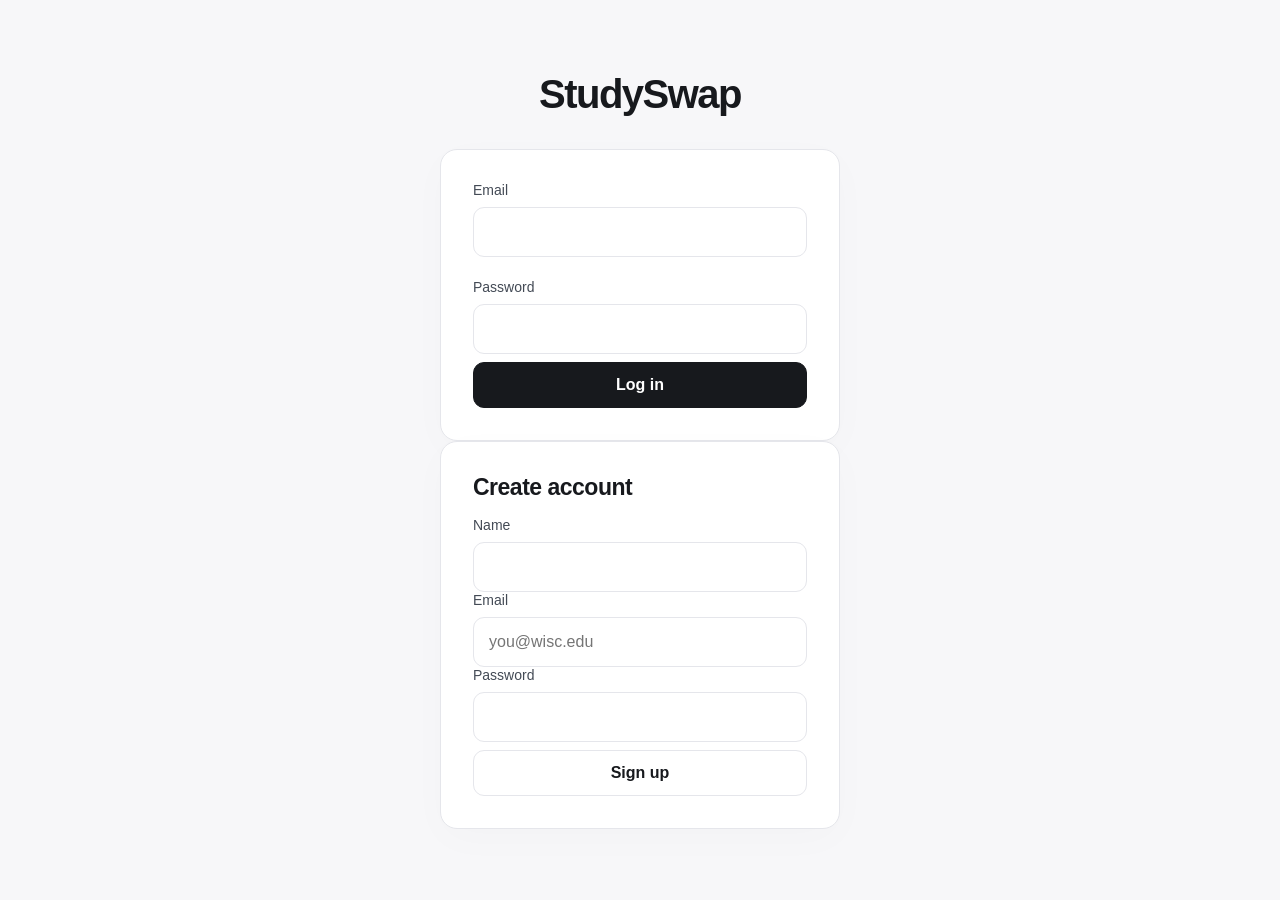
==== index.html @ 597ae41f "Splitted the Application Components into multiple files and added resource editing interface" ====
<!doctype html>
<html lang="en">
<head>
<meta charset="utf-8">
<meta name="viewport" content="width=device-width,initial-scale=1">
<title>StudySwap — UW–Madison study resources</title>
<meta name="description" content="Share your notes and discover course resources with StudySwap.">
<link rel="icon" href="data:image/svg+xml,%3Csvg xmlns='http://www.w3.org/2000/svg' viewBox='0 0 32 32'%3E%3Crect width='32' height='32' rx='8' fill='%23c90010'/%3E%3Ctext x='9' y='23' font-family='Arial' font-weight='bold' font-size='22' fill='white'%3ES%3C/text%3E%3C/svg%3E">
<link rel="stylesheet" href="style.css">
</head>
<body>
<div id="app">
</div>
<div id="toast" role="status">
</div>
<dialog id="dialog">
<div id="dialog-body">
</div>
<button class="btn" onclick="document.querySelector('dialog').close()">Close</button>
</dialog>
<script src="app.js" defer>
</script>
</body>
</html>
---- style.css ----
:root{font-family:Arial,Helvetica,sans-serif;color:#17191d;background:#f7f7f9;font-size:16px;--muted:#78808e;--line:#e5e6eb;--red:#c90010}
*{box-sizing:border-box}
body{margin:0}
button,input,select,textarea{font:inherit}
button,a,input,select,textarea{outline-offset:4px}
button,a{cursor:pointer}
button{color:inherit}
a{text-decoration:none;color:inherit}
h1{font-size:32px;letter-spacing:-1px;margin:0 0 10px}
h2{font-size:23px;letter-spacing:-.5px;margin:0 0 16px}
h3{font-size:18px;margin:0 0 6px}
p{color:#657080;line-height:1.6;margin:0 0 18px}
small,.muted{color:var(--muted);font-size:14px}
.brand{display:flex;align-items:center;gap:10px;font-size:23px;font-weight:700;white-space:nowrap}
.mark{display:inline-grid;place-items:center;background:var(--red);color:white;border-radius:8px;width:32px;height:32px;font-size:18px}
.header{height:78px;background:white;border-bottom:1px solid var(--line);display:flex;align-items:center;padding:0 3%;gap:36px}
.nav{display:flex;align-self:stretch;gap:30px}
.nav a{display:flex;align-items:center;border-bottom:3px solid transparent;color:#626975}
.nav a.active{border-color:#17191d;color:#17191d}
.account{margin-left:auto;display:flex;gap:16px;align-items:center}
.points{border:1px solid var(--line);background:#f7f7f9;border-radius:24px;padding:9px 15px;font-weight:600;white-space:nowrap}
.points:before{content:'●';color:#e9a500;margin-right:7px}
.avatar{border:0;background:#dcdfe5;border-radius:50%;width:38px;height:38px;color:#68717d}
.demo{font-size:12px;color:#858b95;padding:7px 3%;border-bottom:1px solid var(--line);background:#fafafa;display:flex;justify-content:space-between}
.demo a{text-decoration:underline}
.main{padding:36px 3%;max-width:1800px;margin:auto}
.narrow{max-width:1120px}
.grid{display:grid;gap:26px}
.home{grid-template-columns:minmax(0,3fr) minmax(260px,1fr)}
.detail{grid-template-columns:minmax(250px,1fr) minmax(0,2.35fr)}
.upload{grid-template-columns:minmax(0,2.2fr) minmax(300px,1fr)}
.preview-grid{grid-template-columns:minmax(0,2.5fr) minmax(290px,1fr)}
.panel{border:1px solid var(--line);border-radius:17px;background:white;padding:28px}
.stack>*+*{margin-top:20px}
.row{display:flex;align-items:center;gap:16px}
.between{justify-content:space-between}
.wrap{flex-wrap:wrap}
.grow{flex:1;min-width:0}
.section{margin-top:30px}
.section-title{display:flex;justify-content:space-between;align-items:center;margin-bottom:14px}
.section-title h2{margin:0;font-size:20px}
.btn{border:1px solid var(--line);border-radius:11px;background:white;padding:13px 20px;font-weight:600;display:inline-flex;justify-content:center;align-items:center;gap:8px}
.btn.dark{background:#17191d;color:white;border-color:#17191d}
.btn.red{background:var(--red);color:white;border-color:var(--red)}
.btn.full{width:100%}
.btn:disabled{opacity:.45;cursor:not-allowed}
.btn:hover{filter:brightness(.96)}
.link{background:none;border:0;color:#7e8794;padding:0}
.tags{display:flex;gap:9px;flex-wrap:wrap}
.tag,.chip{font-size:14px;border:1px solid var(--line);border-radius:6px;background:#f7f7f9;padding:6px 10px;color:#586575}
.chip.active{color:white;background:#17191d;border-color:#17191d}
.green{color:#219658;background:#e9f6ee;border-color:#cde9d9}
.amber{color:#b77200;background:#fff5e5;border-color:#f2d7a7}
.blue{color:#3565df;background:#edf2ff;border-color:#cfdbff}
.redtext{color:var(--red)}
.search{display:flex;align-items:center;gap:14px;background:white;border:1px solid var(--line);border-radius:14px;padding:13px 17px;margin:26px 0}
.search input{border:0;padding:6px 0;min-width:0;flex:1;background:none;outline:none}
.search span{color:#939ba7;font-size:25px}
.courses-mini{display:grid;grid-template-columns:repeat(3,1fr);gap:16px}
.course-mini{padding:20px}
.course-mini:hover,.resource:hover{border-color:#b8bec8;background:#fdfdfd}
.course-mini h3{margin:8px 0 14px}
.list{padding:0;overflow:hidden}
.resource{display:flex;align-items:center;gap:18px;padding:18px 24px;border-bottom:1px solid var(--line)}
.resource:last-child{border-bottom:0}
.pdf{height:56px;width:46px;flex-shrink:0;border:1px solid var(--line);border-radius:7px;background:#f7f7f9;display:flex;align-items:flex-end;justify-content:center;padding-bottom:9px;color:#d50011;font-weight:700;font-size:11px}
.resource h3{font-size:17px}
.metric{font-size:48px;font-weight:700;letter-spacing:-2px;margin:6px 0 20px}
.progress{height:7px;background:#ebedf1;border-radius:9px;margin:15px 0 10px;overflow:hidden}
.progress i{display:block;width:60%;height:100%;background:#17191d;border-radius:9px}
.rec{display:flex;gap:14px;margin-top:20px}
.rec h3{font-size:16px}
.tabs{display:inline-flex;background:#ebedf1;border-radius:12px;padding:4px;gap:2px}
.tabs button{border:0;background:none;border-radius:9px;padding:12px 19px;color:#626c7b}
.tabs button.active{background:white;box-shadow:0 2px 4px #00000009;color:#17191d}
.result{display:flex;align-items:center;gap:30px;margin-top:14px}
.score{width:64px;text-align:center;flex-shrink:0}
.score strong{font-size:30px;display:block}
.meta{display:flex;justify-content:space-between;padding:15px 0;border-top:1px solid var(--line);gap:20px}
.meta span{color:var(--muted)}
.breadcrumb{font-size:14px;color:#8b93a0;margin:4px 0 28px}
.page-heading{margin-bottom:28px}
.page-heading h1{font-size:38px}
.form-grid{display:grid;grid-template-columns:1fr 1fr;gap:22px}
label{display:block;color:#626b78;font-size:14px}
label input,label select,label textarea{margin-top:8px}
input:not([type=checkbox]),select,textarea{width:100%;border:1px solid var(--line);border-radius:11px;background:white;padding:15px;color:#17191d}
input[type=checkbox]{accent-color:#17191d;width:18px;height:18px}
.field{margin-top:22px}
.dropzone{border:1px dashed #c9ced6;background:#fafafb;border-radius:14px;padding:24px;margin-top:8px}
.check{display:flex;align-items:center;gap:8px;margin:22px 0}
.review-item{padding:20px 0;border-top:1px solid var(--line);display:flex;gap:14px}
.review-item p{font-size:14px;margin:5px 0}
.paper-preview{background:#eceef2;border-radius:18px;padding:32px;min-height:680px;display:flex;flex-direction:column}
.papers{display:flex;gap:26px;flex:1;overflow:hidden}
.paper{background:white;border-radius:8px;padding:34px;flex:1;min-width:0;box-shadow:0 1px 4px #00000005}
.paper h3{margin:24px 0 12px;font-size:15px}
.paper h2{font-size:21px}
.paper p{font-size:14px}
.paper.obscured{filter:blur(6px);opacity:.35;user-select:none}
.preview-caption{text-align:center;margin:30px 0 0}
.library-grid{display:grid;grid-template-columns:repeat(4,1fr);gap:20px;margin-top:28px}
.library-card{padding:0;overflow:hidden}
.library-art{height:145px;background:#eceef2;display:grid;place-items:center}
.library-art .pdf{width:65px;height:80px;background:white}
.library-content{padding:20px}
.library-content h3{margin:8px 0 22px}
.stats{display:flex;gap:28px}
.stats strong{display:block;font-size:26px}
.admin-grid{grid-template-columns:minmax(280px,1fr) minmax(0,1.6fr)}
.queue-item{width:100%;text-align:left;background:white;border:0;border-bottom:1px solid var(--line);padding:20px;display:flex;justify-content:space-between;gap:10px}
.queue-item.selected{border-left:3px solid #17191d;background:#fafafa}
.status-grid{display:grid;grid-template-columns:repeat(3,1fr);gap:14px;margin:26px 0}
.status-grid>div{border-radius:14px;padding:20px}
.status-grid strong{display:block;font-size:26px;margin-top:8px}
.chat-layout{display:grid;grid-template-columns:310px 1fr;min-height:calc(100vh - 108px)}
.chat-sidebar{background:white;border-right:1px solid var(--line);padding:28px}
.chat-sidebar label{padding:15px;border:1px solid var(--line);border-radius:12px;display:flex;align-items:center;gap:10px;margin:10px 0}
.chat-sidebar button{display:block;text-align:left;margin:10px 0;padding:12px;border:0;background:#f7f7f9;border-radius:8px;width:100%}
.chat-main{padding:34px 6%;display:flex;flex-direction:column;min-width:0}
.messages{flex:1}
.bubble{background:#17191d;color:white;padding:16px 20px;border-radius:18px 18px 0 18px;margin:0 0 28px auto;width:fit-content;max-width:85%}
.answer{display:flex;gap:15px;line-height:1.75;margin-bottom:28px}
.answer .mark{flex-shrink:0}
.chat-input{margin-top:35px}
.chat-input .search{margin:12px 0}
.auth{display:grid;grid-template-columns:43% 57%;min-height:100vh}
.auth-brand{background:#17191d;color:white;padding:6% 9%;display:flex;flex-direction:column}
.auth-copy{margin-top:auto;padding-top:180px}
.auth-copy h1{font-size:44px;line-height:1.15;letter-spacing:-1.5px}
.auth-copy p{color:#a8b0bb;font-size:18px;margin:25px 0 48px}
.auth-stats{display:flex;gap:30px}
.auth-stats strong{display:block;font-size:30px}
.auth-stats small{color:#bbc1cb}
.auth-form{display:flex;align-items:center;justify-content:center;padding:50px}
.auth-inner{width:100%;max-width:460px}
.auth-inner h1{margin:38px 0 12px}
.auth-inner .btn{padding:17px}
.or{display:flex;align-items:center;gap:15px;color:#959da8;font-size:14px;margin:25px 0}
.or:before,.or:after{content:'';height:1px;background:var(--line);flex:1}
.auth-note{font-size:13px;text-align:center;margin:20px 0 0}
.empty{padding:45px;text-align:center;color:#79818d}
#toast{position:fixed;bottom:28px;left:50%;transform:translateX(-50%);background:#17191d;color:white;border-radius:12px;padding:15px 22px;box-shadow:0 8px 30px #0002;display:none;z-index:30;max-width:90%}
dialog{border:1px solid var(--line);border-radius:18px;padding:28px;max-width:550px;width:90%}
dialog::backdrop{background:#17191d70}
dialog .btn{margin-top:20px}
.sr-only{position:absolute;width:1px;height:1px;overflow:hidden;clip:rect(0,0,0,0)}
@media(min-width:1600px){.main{padding-top:44px}
.resource{padding:22px 24px}
.header{height:80px}
}
@media(max-width:1100px){.header{gap:24px}
.nav{gap:20px}
.home,.upload,.preview-grid{grid-template-columns:2fr 1fr}
.library-grid{grid-template-columns:repeat(3,1fr)}
.resource .tags{display:none}
.auth-copy h1{font-size:36px}
.paper.obscured{display:none}
}
@media(max-width:800px){.header{height:auto;min-height:70px;flex-wrap:wrap;padding-top:16px;gap:10px 20px}
.nav{order:3;width:100%;overflow:auto;gap:24px}
.nav a{padding:16px 0;white-space:nowrap}
.account{gap:8px}
.brand{font-size:20px}
.main{padding:25px 20px}
.home,.detail,.upload,.preview-grid,.admin-grid{grid-template-columns:1fr}
.courses-mini{grid-template-columns:1fr}
.library-grid{grid-template-columns:repeat(2,1fr)}
.page-heading{align-items:flex-start;gap:20px;flex-wrap:wrap}
.page-heading h1{font-size:30px}
.chat-layout{grid-template-columns:1fr}
.chat-sidebar{border-bottom:1px solid var(--line)}
.chat-sidebar .recent{display:none}
.chat-main{padding:25px 20px;min-height:600px}
.auth{grid-template-columns:1fr}
.auth-brand{padding:28px}
.auth-copy{padding-top:45px}
.auth-copy h1{font-size:32px}
.auth-copy p{margin:18px 0}
.auth-stats{display:none}
.auth-form{padding:35px 25px}
.auth-inner h1{margin-top:28px}
.status-grid{gap:7px}
.status-grid>div{padding:15px}
.result{gap:15px;padding:20px}
.result .score{width:45px}
.result .btn{padding:10px}
.demo{gap:12px}
.paper-preview{min-height:500px;padding:20px}
.paper{padding:24px}
.resource{padding:18px 16px}
.form-grid{grid-template-columns:1fr}
.section-title{gap:15px;flex-wrap:wrap}
}
@media(max-width:480px){.library-grid{grid-template-columns:1fr}
.stats{gap:20px}
.result{flex-wrap:wrap}
.result .grow{min-width:180px}
.panel{padding:22px}
.panel.list{padding:0}
.library-card{padding:0}
.auth-copy p{font-size:16px}
.row.wrap{gap:10px}
}


.login-screen{min-height:100dvh;display:grid;place-items:center;padding:32px 20px}

.login-box{width:100%;max-width:400px}
.login-box>h1{text-align:center;font-size:40px;letter-spacing:-1.5px;margin:0 0 32px}

.login-box form{padding:32px}
.login-box input{margin-top:9px}
.login-box label{color:#434a55}
.login-box button{margin-top:8px}

.error{color:#b00020;font-size:14px;margin:16px 0;white-space:pre-wrap}
.error:empty{display:none}

.course-result h3{margin:0;line-height:1.5}
.course-result:hover{border-color:#aab0ba}
.course-result:focus-visible{outline:2px solid #17191d}

.courses-mini h3{margin-bottom:0}
.resource h3{overflow-wrap:anywhere}
.login-box .panel{box-shadow:0 10px 40px #17191d05}

@media(max-width:480px){.login-box>h1{font-size:36px}
.login-box form{padding:26px}
.resource{flex-wrap:wrap}
}

.course-summary{font-size:14px;line-height:1.6;margin:8px 0 0;color:#6a7280}
.course-mini h3{margin-top:0}
.demo{padding:9px 3%}
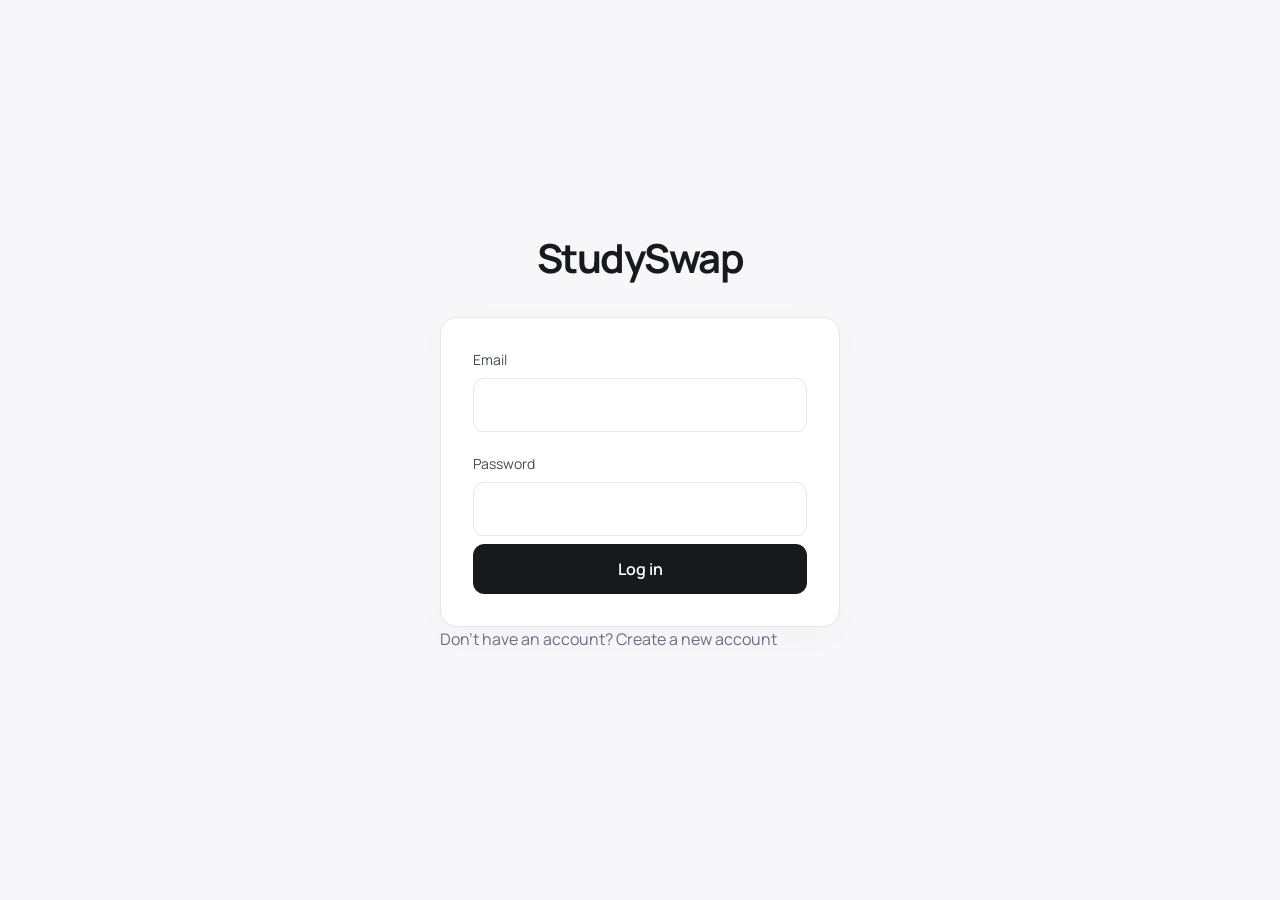
==== commit e82d419f: "Improve home UI and update course pages" ====
--- a/index.html
+++ b/index.html
@@ -1,6 +1,10 @@
 <!doctype html>
 <html lang="en">
 <head>
+<link rel="preconnect" href="https://fonts.googleapis.com">
+<link rel="preconnect" href="https://fonts.gstatic.com" crossorigin>
+<link href="https://fonts.googleapis.com/css2?family=Manrope:wght@400;500;600;700;800&display=swap" rel="stylesheet">
+<link href="https://fonts.googleapis.com/css2?family=Bebas+Neue&display=swap" rel="stylesheet">
 <meta charset="utf-8">
 <meta name="viewport" content="width=device-width,initial-scale=1">
 <title>StudySwap — UW–Madison study resources</title>
--- a/style.css
+++ b/style.css
@@ -1,6 +1,6 @@
-:root{font-family:Arial,Helvetica,sans-serif;color:#17191d;background:#f7f7f9;font-size:16px;--muted:#78808e;--line:#e5e6eb;--red:#c90010}
+:root{color:#17191d;background:#f7f7f9;font-size:16px;--muted:#78808e;--line:#e5e6eb;--red:#c90010}
 *{box-sizing:border-box}
-body{margin:0}
+body{margin:0;font-family: "Manrope", sans-serif;}
 button,input,select,textarea{font:inherit}
 button,a,input,select,textarea{outline-offset:4px}
 button,a{cursor:pointer}
@@ -13,10 +13,10 @@
 small,.muted{color:var(--muted);font-size:14px}
 .brand{display:flex;align-items:center;gap:10px;font-size:23px;font-weight:700;white-space:nowrap}
 .mark{display:inline-grid;place-items:center;background:var(--red);color:white;border-radius:8px;width:32px;height:32px;font-size:18px}
-.header{height:78px;background:white;border-bottom:1px solid var(--line);display:flex;align-items:center;padding:0 3%;gap:36px}
+.header{height:64px;background:white;border-bottom:1px solid var(--line);display:flex;align-items:center;padding:0 3%;gap:36px}
 .nav{display:flex;align-self:stretch;gap:30px}
-.nav a{display:flex;align-items:center;border-bottom:3px solid transparent;color:#626975}
-.nav a.active{border-color:#17191d;color:#17191d}
+.nav a{display:flex;align-items:center;border-bottom:2px solid transparent;color:#626975}
+.nav a.active{border-color:#e33b43;color:#17191d;font-weight:600}
 .account{margin-left:auto;display:flex;gap:16px;align-items:center}
 .points{border:1px solid var(--line);background:#f7f7f9;border-radius:24px;padding:9px 15px;font-weight:600;white-space:nowrap}
 .points:before{content:'●';color:#e9a500;margin-right:7px}
@@ -235,3 +235,413 @@
 .demo{padding:9px 3%}
 
 
+
+
+
+
+/* ===== Home Redesign ===== */
+
+.home-page {
+  max-width: 1180px;
+  margin: 0 auto;
+  padding: 36px 28px 60px;
+}
+
+.home-hero {
+  display: grid;
+  grid-template-columns: 1.2fr 0.8fr;
+  gap: 40px;
+  align-items: center;
+  padding: 48px;
+  border-radius: 28px;
+  background: linear-gradient(135deg, #fff7f4, #fffdfb);
+  border: 1px solid #f0e2df;
+  margin-bottom: 28px;
+}
+
+.eyebrow {
+  margin: 0 0 12px;
+  font-size: 13px;
+  font-weight: 700;
+  letter-spacing: 0.08em;
+  color: #c83c3c;
+}
+
+.home-hero h1 {
+  margin: 0;
+  font-size: clamp(42px, 5vw, 64px);
+  line-height: 1.05;
+  letter-spacing: -0.03em;
+}
+
+.home-hero h1 span {
+  color: #d93f45;
+}
+
+.home-intro {
+  max-width: 610px;
+  margin: 22px 0 0;
+
+  font-size: 17px;
+  line-height: 1.7;
+  font-weight: 500;
+  color: #657080;
+
+  word-break: keep-all;
+  line-break: strict;
+}
+
+.home-actions {
+  display: flex;
+  gap: 14px;
+  flex-wrap: wrap;
+  margin-top: 28px;
+}
+
+.home-primary,
+.home-secondary {
+  padding: 14px 22px;
+  border-radius: 12px;
+  text-decoration: none;
+  font-weight: 700;
+}
+
+.home-secondary {
+  background: white;
+  color: #17191d;
+  border: 1px solid #d9dde5;
+}
+
+.home-hero-art {
+  position: relative;
+  display: flex;
+  align-items: center;
+  justify-content: center;
+  min-height: 220px;
+  transform: translate(20px, 30px);
+}
+
+.book-stack {
+  position: relative;
+  display: flex;
+  flex-direction: column;
+  gap: 0;
+  z-index: 2;
+  transform: rotate(-2deg);
+}
+
+/* 책 본체 */
+.book {
+  position: relative;
+  width: 190px;
+  height: 54px;
+
+  display: flex;
+  align-items: center;
+  justify-content: center;
+
+  padding-left: 14px;
+  padding-right: 30px;
+
+  border-radius: 6px 15px 15px 5px;
+  border: 1px solid rgba(160, 75, 70, 0.3);
+
+  font-family: "Bebas Neue", sans-serif;
+  font-size: 20px;
+  font-weight: 400;
+  letter-spacing: 0.04em;
+  color: #222;
+
+  box-shadow:
+    0 8px 15px rgba(90, 45, 40, 0.11),
+    inset -10px 0 0 rgba(255,255,255,0.18);
+}
+.book::before {
+  content: "";
+  position: absolute;
+  left: 11px;
+  top: 4px;
+  bottom: 4px;
+  width: 5px;
+  border-radius: 4px;
+  background: rgba(110, 40, 38, 0.18);
+}
+.book::after {
+  content: "";
+  position: absolute;
+  right: 4px;
+  top: 5px;
+  bottom: 5px;
+  width: 15px;
+  border-radius: 0 10px 10px 0;
+
+  background:
+    repeating-linear-gradient(
+      to bottom,
+      #fffaf2 0 2px,
+      #e9ddd2 2px 3px
+    );
+}
+.book:nth-child(1) {
+  background: linear-gradient(
+    90deg,
+    #cf625d 0 13px,
+    #f1a09b 13px calc(100% - 18px),
+    #f7e9dd calc(100% - 18px)
+  );
+
+  margin-left: 10px;
+  transform: rotate(1deg);
+}
+.book:nth-child(2) {
+  background: linear-gradient(
+    90deg,
+    #d38169 0 13px,
+    #f2bda6 13px calc(100% - 18px),
+    #f7e9dd calc(100% - 18px)
+  );
+
+  margin-top: -3px;
+  margin-left: -4px;
+  transform: rotate(-1deg);
+}
+.book:nth-child(3) {
+  background: linear-gradient(
+    90deg,
+    #c9514c 0 13px,
+    #eb8c85 13px calc(100% - 18px),
+    #f7e9dd calc(100% - 18px)
+  );
+
+  margin-top: -4px;
+  margin-left: 18px;
+  transform: rotate(1deg);
+}
+
+.study-icon {
+  font-size: 54px;
+  padding-bottom: 14px;
+}
+
+.home-feature-grid {
+  display: grid;
+  grid-template-columns: repeat(3, 1fr);
+  gap: 18px;
+  margin-bottom: 28px;
+}
+
+.home-feature-card {
+  display: grid;
+  grid-template-columns: auto 1fr auto;
+  gap: 16px;
+  align-items: center;
+  padding: 22px;
+  border: 1px solid #dde2ea;
+  border-radius: 18px;
+  background: white;
+  text-decoration: none;
+  color: inherit;
+  transition: transform 0.2s ease, box-shadow 0.2s ease;
+}
+
+.home-feature-card:hover {
+  transform: translateY(-2px);
+  box-shadow: 0 10px 28px rgba(0,0,0,0.06);
+}
+
+.feature-icon {
+  display: grid;
+  place-items: center;
+  width: 52px;
+  height: 52px;
+  border-radius: 14px;
+  background: #fff0f0;
+  font-size: 26px;
+}
+
+.home-feature-card h3 {
+  margin: 0 0 6px;
+  font-size: 18px;
+}
+
+.home-feature-card p {
+  margin: 0;
+  color: #6a7482;
+  line-height: 1.45;
+  font-size: 13px;
+}
+
+.home-bottom-grid {
+  display: block;
+}
+
+.section-heading {
+  display: flex;
+  align-items: center;
+  justify-content: space-between;
+  gap: 16px;
+  margin-bottom: 8px;
+}
+
+.section-heading h2 {
+  margin: 0;
+}
+
+.section-heading a {
+  color: #d93f45;
+  text-decoration: none;
+  font-weight: 700;
+}
+
+.recent-resource-row {
+  display: flex;
+  justify-content: space-between;
+  gap: 16px;
+  align-items: center;
+  padding: 18px 0;
+  border-top: 1px solid #edf0f4;
+  color: inherit;
+  text-decoration: none;
+}
+
+.recent-resource-row strong {
+  display: block;
+  margin-bottom: 4px;
+}
+
+.recent-resource-row p {
+  margin: 0;
+  color: #7a8491;
+  font-size: 14px;
+}
+
+@media (max-width: 900px) {
+
+  .home-page {
+    padding: 28px 22px 50px;
+  }
+
+  .home-hero {
+    grid-template-columns: minmax(0, 1.15fr) minmax(220px, 0.85fr);
+    gap: 24px;
+    padding: 36px;
+  }
+
+  .studyswap-title {
+    font-size: 48px;
+  }
+
+  .home-intro {
+    font-size: 15px;
+    max-width: 520px;
+  }
+
+  .home-hero-art {
+    min-height: 190px;
+    transform: translate(0, 20px);
+  }
+
+  .book {
+    width: 165px;
+    height: 48px;
+    font-size: 12px;
+  }
+
+  .study-icon img {
+    width: 115px;
+    max-height: 135px;
+  }
+
+  .home-feature-grid {
+    grid-template-columns: repeat(2, 1fr);
+  }
+
+  .home-bottom-grid {
+    grid-template-columns: 1fr;
+  }
+}
+
+@media (max-width: 600px) {
+
+  .home-page {
+    padding: 20px 14px 36px;
+  }
+
+  .home-hero {
+    grid-template-columns: 1fr;
+    padding: 28px 22px;
+    gap: 18px;
+  }
+
+  .studyswap-title {
+    font-size: 42px;
+  }
+
+  .home-intro {
+    font-size: 14px;
+  }
+
+  .home-hero-art {
+    min-height: 170px;
+    transform: none;
+    margin-top: 4px;
+  }
+
+  .book {
+    width: 150px;
+    height: 44px;
+  }
+
+  .study-icon img {
+    width: 105px;
+    max-height: 125px;
+  }
+
+  .home-feature-grid {
+    grid-template-columns: 1fr;
+  }
+
+  .home-bottom-grid {
+    grid-template-columns: 1fr;
+  }
+}
+
+.study-icon {
+  position: relative;
+  z-index: 1;
+  margin-left: -28px;
+  transform: translateY(6px);
+  display: flex;
+  align-items: center;
+  justify-content: center;
+}
+
+.study-icon img {
+  width: 135px;
+  max-height: 155px;
+  object-fit: contain;
+  display: block;
+}
+
+.home-hero h1 {
+  font-weight: 800;
+  letter-spacing: -0.045em;
+}
+
+.home-feature-card h3,
+.section-heading h2,
+.brand {
+  font-weight: 700;
+}
+
+.studyswap-title {
+  margin: 0;
+  font-size: clamp(52px, 6vw, 76px);
+  line-height: 1;
+  letter-spacing: -0.05em;
+  font-weight: 800;
+}
+
+.studyswap-title span {
+  color: #df3f46;
+}
